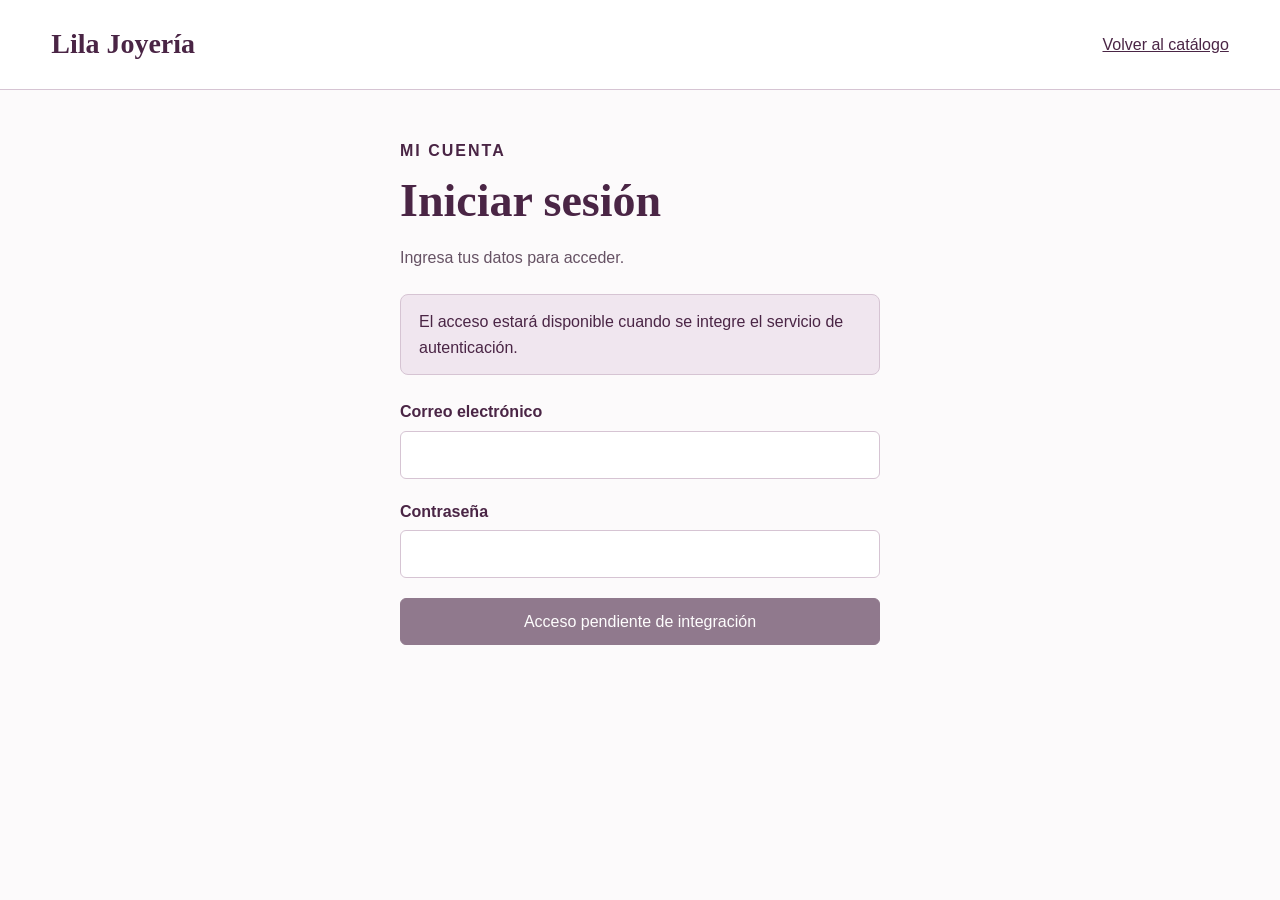
==== src/main/webapp/cliente-app/login.html @ 6af6c6b7 "feat: consultar detalle de joyas y preparar pantalla de acceso" ====
<!DOCTYPE html>
<html lang="es">
<head>
    <meta charset="UTF-8">
    <meta name="viewport" content="width=device-width, initial-scale=1.0">
    <title>Iniciar sesión | Lila Joyería</title>
    <link rel="stylesheet" href="styles.css">
    <script src="login.js" defer></script>
</head>
<body>
<header class="cabecera">
    <div class="contenedor cabecera-contenido">
        <a class="marca" href="index.html">Lila Joyería</a>
        <a class="enlace" href="index.html">Volver al catálogo</a>
    </div>
</header>

<main class="contenedor">
    <section class="acceso" aria-labelledby="tituloAcceso">
        <p class="subtitulo">Mi cuenta</p>
        <h1 id="tituloAcceso">Iniciar sesión</h1>
        <p>Ingresa tus datos para acceder.</p>

        <p class="mensaje" role="status">
            El acceso estará disponible cuando se integre
            el servicio de autenticación.
        </p>

        <form id="formLogin" class="formulario-acceso">
            <div class="campo">
                <label for="email">Correo electrónico</label>
                <input
                        id="email"
                        name="email"
                        type="email"
                        autocomplete="username"
                        maxlength="100"
                        required
                >
            </div>

            <div class="campo">
                <label for="password">Contraseña</label>
                <input
                        id="password"
                        name="password"
                        type="password"
                        autocomplete="current-password"
                        maxlength="255"
                        required
                >
            </div>

            <button type="submit" class="boton" disabled>
                Acceso pendiente de integración
            </button>
        </form>
    </section>
</main>
</body>
</html>
---- src/main/webapp/cliente-app/styles.css ----
:root {
    --lila: #4a2545;
    --lila-oscuro: #331a38;
    --fondo: #fcfafb;
    --borde: #d6c4d3;
    --texto: #665264;
}

* {
    box-sizing: border-box;
}

[hidden] {
    display: none !important;
}

body {
    margin: 0;
    background: var(--fondo);
    color: var(--texto);
    font-family: Arial, sans-serif;
    line-height: 1.6;
}

.contenedor {
    width: min(1180px, 92%);
    margin: 0 auto;
}

.cabecera {
    background: white;
    border-bottom: 1px solid var(--borde);
}

.cabecera-contenido {
    display: flex;
    justify-content: space-between;
    align-items: center;
    flex-wrap: wrap;
    gap: 16px;
    padding: 22px 0;
}

.marca {
    color: var(--lila);
    font-family: Georgia, serif;
    font-size: 28px;
    font-weight: bold;
    text-decoration: none;
}

.enlace {
    color: var(--lila);
}

.presentacion {
    padding: 48px 0 30px;
}

.subtitulo {
    margin: 0;
    color: var(--lila);
    font-weight: bold;
    letter-spacing: 2px;
    text-transform: uppercase;
}

h1,
h2,
h3 {
    color: var(--lila);
    font-family: Georgia, serif;
}

h1 {
    margin: 10px 0;
    font-size: clamp(30px, 5vw, 46px);
    line-height: 1.2;
}

.panel-filtros {
    padding: 24px;
    background: white;
    border: 1px solid var(--borde);
    border-radius: 12px;
}

.filtros {
    display: flex;
    align-items: flex-end;
    flex-wrap: wrap;
    gap: 16px;
}

.campo {
    display: flex;
    flex: 1 1 220px;
    flex-direction: column;
    gap: 6px;
}

.campo label {
    color: var(--lila);
    font-weight: bold;
}

input,
select,
button {
    font: inherit;
}

input[type="search"],
select {
    width: 100%;
    min-height: 46px;
    padding: 10px 12px;
    color: var(--lila);
    background: var(--fondo);
    border: 1px solid var(--borde);
    border-radius: 6px;
}

:focus-visible {
    outline: 3px solid #906b89;
    outline-offset: 3px;
}

.campo-check {
    display: flex;
    align-items: center;
    gap: 8px;
    min-height: 46px;
}

.campo-check input {
    width: 18px;
    height: 18px;
    accent-color: var(--lila);
}

.boton {
    min-height: 46px;
    padding: 10px 18px;
    color: white;
    background: var(--lila);
    border: 1px solid var(--lila);
    border-radius: 6px;
    cursor: pointer;
}

.boton:hover {
    background: var(--lila-oscuro);
}

.boton-secundario {
    color: var(--lila);
    background: white;
}

.boton-secundario:hover {
    color: white;
}

.boton:disabled {
    opacity: 0.6;
    cursor: wait;
}

.mensaje {
    margin-top: 24px;
    padding: 14px 18px;
    border: 1px solid var(--borde);
    border-radius: 8px;
    background: #f0e6ef;
    color: var(--lila);
}

.mensaje.error {
    color: #79343e;
    background: #fbecef;
    border-color: #e6b8c0;
}

.mensaje.exito {
    color: #2d5837;
    background: #e2f0e5;
    border-color: #bad4c0;
}

.estado-carga {
    display: flex;
    justify-content: center;
    align-items: center;
    gap: 12px;
    padding: 36px;
}

.spinner {
    width: 28px;
    height: 28px;
    border: 3px solid var(--borde);
    border-top-color: var(--lila);
    border-radius: 50%;
    animation: girar 0.8s linear infinite;
}

@keyframes girar {
    to {
        transform: rotate(360deg);
    }
}

.cabecera-productos {
    display: flex;
    justify-content: space-between;
    align-items: center;
    flex-wrap: wrap;
    gap: 10px;
    margin-top: 28px;
}

.productos {
    display: grid;
    grid-template-columns: repeat(auto-fill, minmax(250px, 1fr));
    gap: 24px;
    padding-bottom: 48px;
}

.tarjeta {
    overflow: hidden;
    background: white;
    border: 1px solid #e9dfe7;
    border-radius: 12px;
    box-shadow: 0 4px 16px rgb(74 37 69 / 6%);
}

.tarjeta-imagen {
    display: flex;
    align-items: center;
    justify-content: center;
    aspect-ratio: 4 / 3;
    background: #f3edf2;
}

.tarjeta-imagen img {
    width: 100%;
    height: 100%;
    object-fit: cover;
}

.imagen-alternativa {
    padding: 24px;
    text-align: center;
}

.tarjeta-contenido {
    padding: 20px;
}

.tarjeta-categoria {
    margin: 0;
    font-size: 13px;
    text-transform: uppercase;
    letter-spacing: 1px;
}

.tarjeta h3 {
    margin: 8px 0;
    font-size: 23px;
}

.tarjeta-descripcion {
    margin: 10px 0;
}

.tarjeta-material {
    font-size: 14px;
}

.tarjeta-precio {
    margin: 14px 0;
    color: var(--lila);
    font-size: 24px;
    font-weight: bold;
}

.stock {
    display: inline-block;
    padding: 4px 10px;
    color: #2d5837;
    background: #e2f0e5;
    border-radius: 20px;
    font-size: 13px;
}

.stock.agotado {
    color: #79343e;
    background: #f5e1e4;
}

.sin-resultados {
    padding: 36px 20px;
    text-align: center;
    background: white;
    border: 1px dashed var(--borde);
    border-radius: 10px;
}

.pie {
    padding: 20px;
    text-align: center;
    border-top: 1px solid var(--borde);
}

@media (max-width: 600px) {
    .cabecera-contenido {
        justify-content: center;
    }

    .presentacion {
        padding-top: 32px;
    }

    .panel-filtros {
        padding: 18px;
    }

    .filtros > .boton {
        width: 100%;
    }

    .productos {
        grid-template-columns: 1fr;
    }
}

@media (prefers-reduced-motion: reduce) {
    .spinner {
        animation: none;
    }
}

.acceso {
    max-width: 480px;
    margin: 48px auto;
    padding-bottom: 40px;
}

.formulario-acceso {
    display: grid;
    gap: 20px;
    margin-top: 24px;
}

.formulario-acceso input {
    width: 100%;
    min-height: 46px;
    padding: 10px 12px;
    color: var(--lila);
    background: white;
    border: 1px solid var(--borde);
    border-radius: 6px;
}

.boton-detalle-rest {
    display: block;
    margin: 20px auto 0;
    padding: 10px 20px;
    border: 1px solid #4A2545;
    border-radius: 4px;
    background: #4A2545;
    color: #FFFFFF;
    font: inherit;
    cursor: pointer;
}

.boton-detalle-rest:hover {
    background: #331A38;
}

.boton-detalle-rest:focus-visible {
    outline: 3px solid #94708E;
    outline-offset: 3px;
}
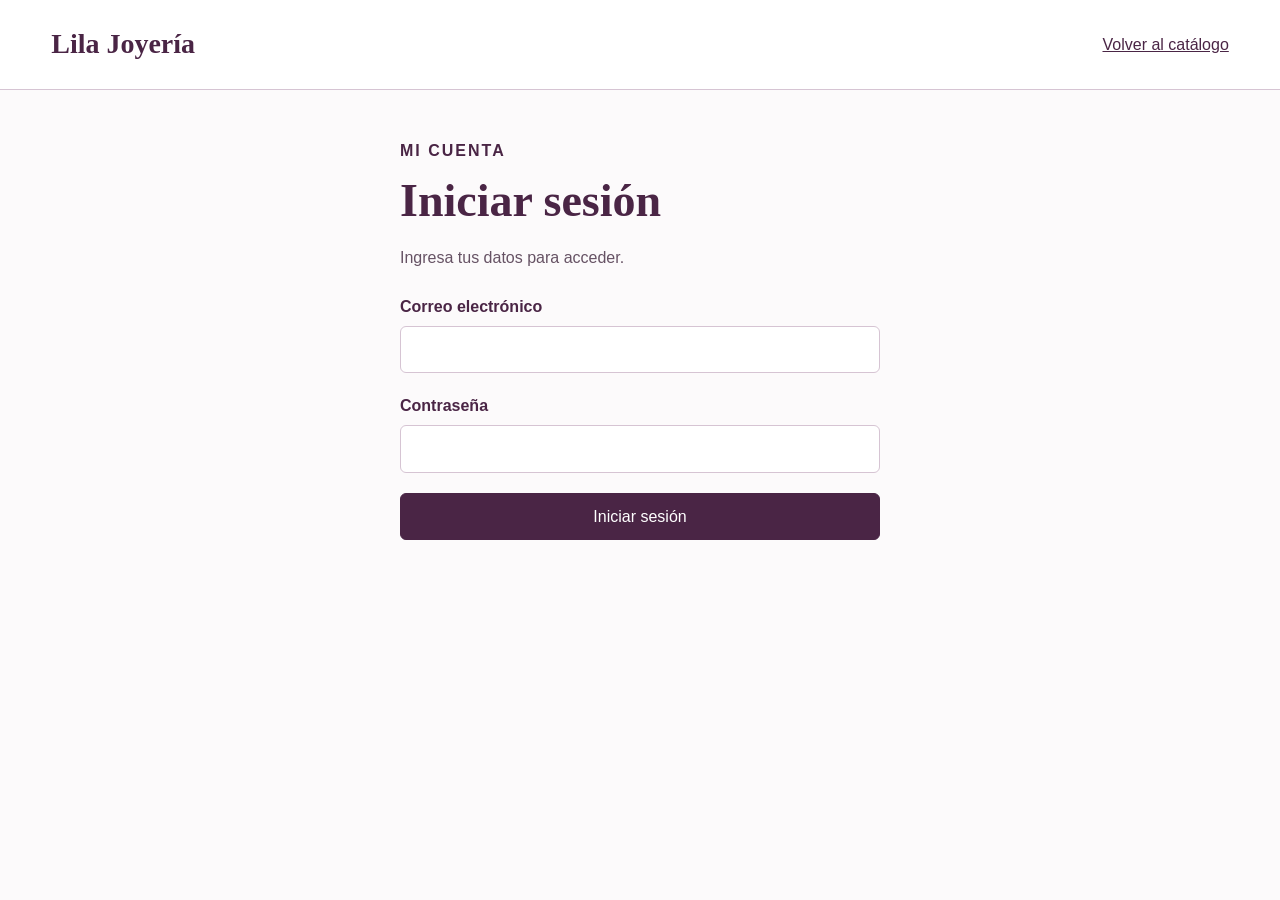
==== commit 0694c780: "feat: integrar sesion por roles y creacion y edicion de joyas" ====
--- a/src/main/webapp/cliente-app/login.html
+++ b/src/main/webapp/cliente-app/login.html
@@ -3,9 +3,11 @@
 <head>
     <meta charset="UTF-8">
     <meta name="viewport" content="width=device-width, initial-scale=1.0">
+
     <title>Iniciar sesión | Lila Joyería</title>
-    <link rel="stylesheet" href="styles.css">
-    <script src="login.js" defer></script>
+
+    <link rel="stylesheet" href="styles.css?v=4">
+    <script src="login.js?v=2" defer></script>
 </head>
 <body>
 <header class="cabecera">
@@ -21,10 +23,13 @@
         <h1 id="tituloAcceso">Iniciar sesión</h1>
         <p>Ingresa tus datos para acceder.</p>
 
-        <p class="mensaje" role="status">
-            El acceso estará disponible cuando se integre
-            el servicio de autenticación.
-        </p>
+        <p
+                id="mensajeLogin"
+                class="mensaje"
+                role="status"
+                aria-live="polite"
+                hidden
+        ></p>
 
         <form id="formLogin" class="formulario-acceso">
             <div class="campo">
@@ -51,8 +56,8 @@
                 >
             </div>
 
-            <button type="submit" class="boton" disabled>
-                Acceso pendiente de integración
+            <button id="btnLogin" type="submit" class="boton">
+                Iniciar sesión
             </button>
         </form>
     </section>
